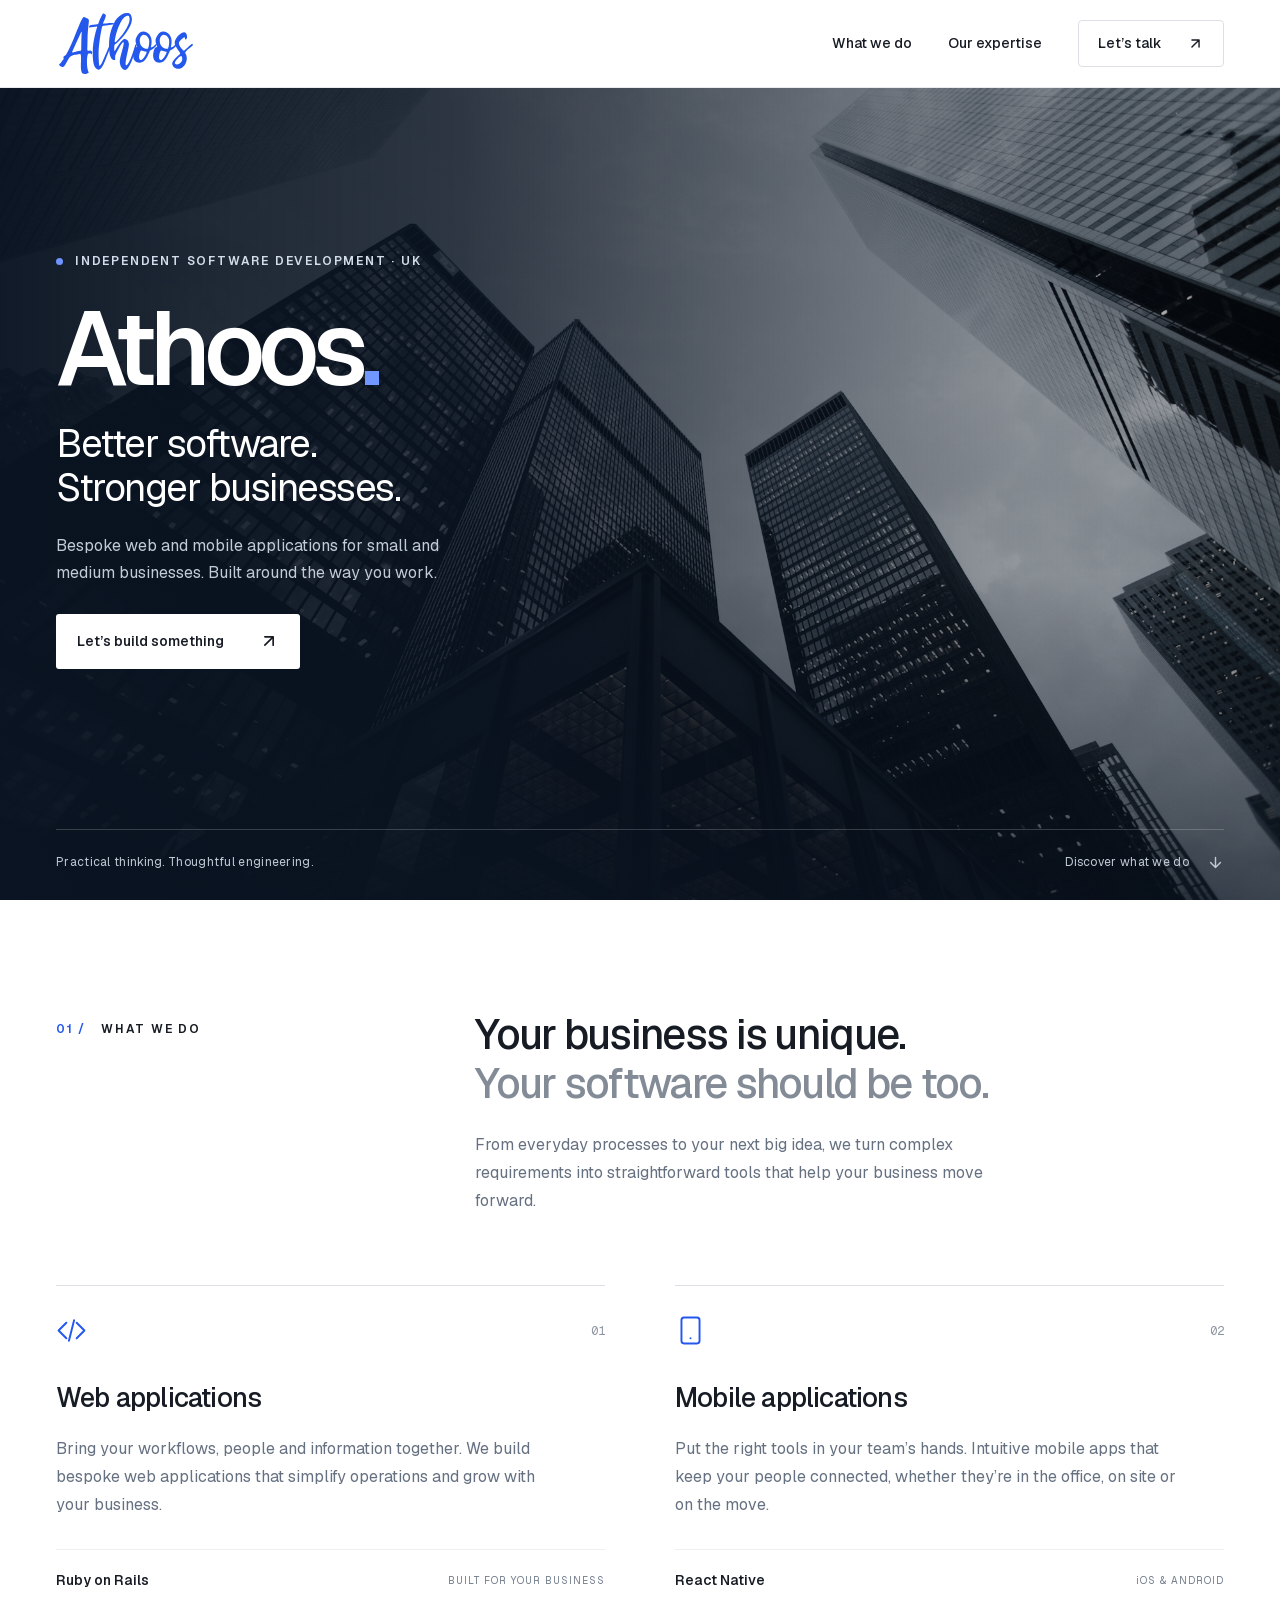
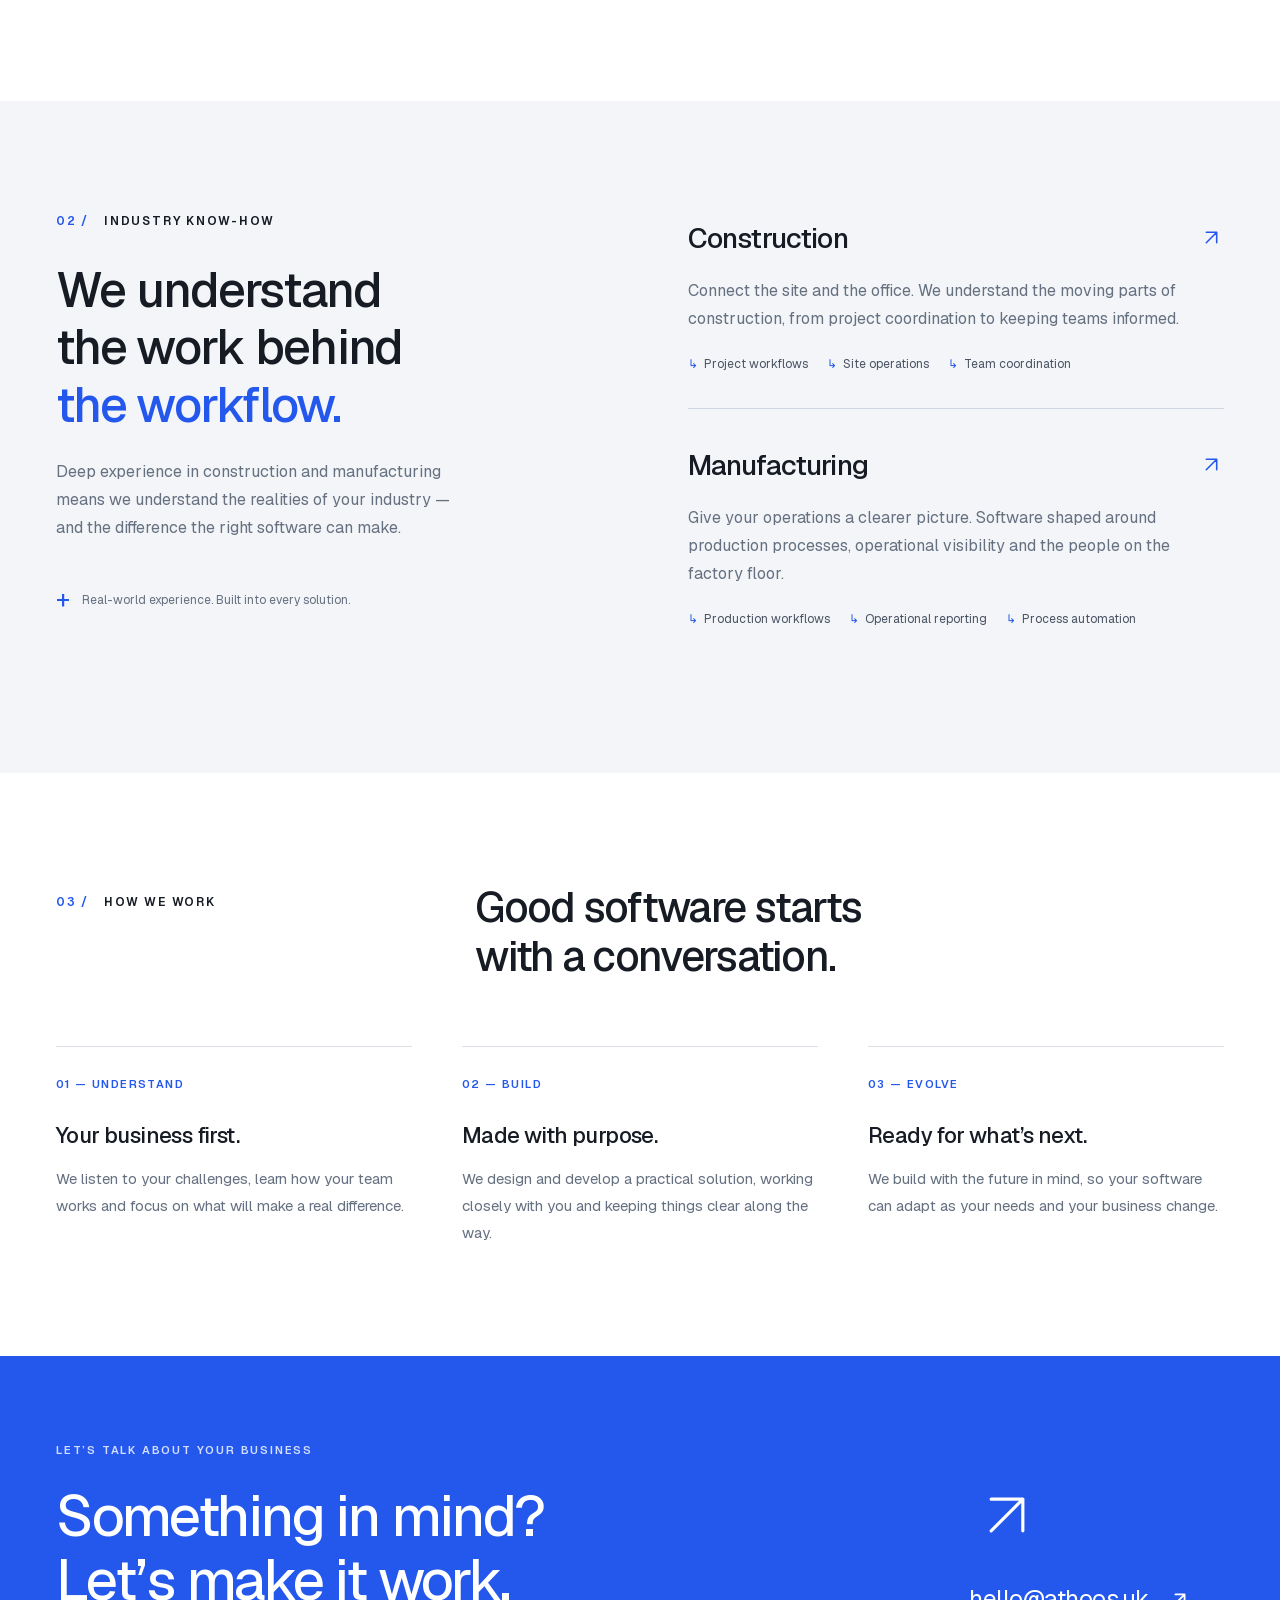
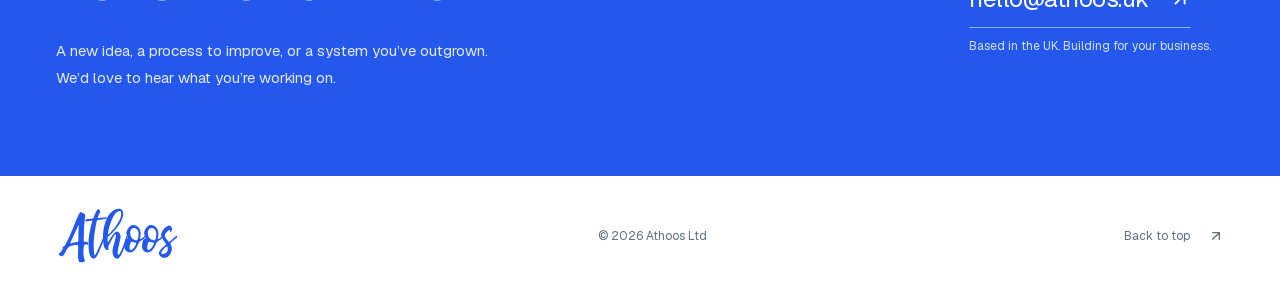
==== public/index.html @ 6a66a2c3 "Build Athoos Ltd one-page company website" ====
<!doctype html>
<html lang="en-GB">
<head>
  <meta charset="utf-8">
  <meta name="viewport" content="width=device-width, initial-scale=1">
  <title>Athoos Ltd — Bespoke Web &amp; Mobile Development</title>
  <meta name="description" content="UK-based software development for small and medium businesses. Ruby on Rails web applications and React Native mobile apps, with deep experience in construction and manufacturing.">
  <link rel="icon" href="icon.svg" type="image/svg+xml">
  <link rel="preload" href="fonts/geist.woff2" as="font" type="font/woff2" crossorigin>
  <link rel="stylesheet" href="styles.css">
</head>
<body>
      <a class="skip-link" href="#main">
        Skip to content
      </a>
      <header class="header">
        <div class="header-inner">
          <a class="brand" href="#home" aria-label="Athoos Ltd home"><span class="brand-logo"><img class="brand-image" src="athoos.svg" alt="Athoos" width="541" height="259"></span></a>
          <nav aria-label="Main navigation">
            <a href="#services">What we do</a>
            <a href="#industries">Our expertise</a>
            <a class="nav-contact" href="#contact">
              Let’s talk <svg xmlns="http://www.w3.org/2000/svg" width="17" height="17" viewBox="0 0 24 24" fill="none" stroke="currentColor" stroke-width="2" stroke-linecap="round" stroke-linejoin="round" aria-hidden="true"><path d="M7 17 17 7M7 7h10v10"/></svg>
            </a>
          </nav>
        </div>
      </header>
      <main id="main">
        <section class="hero" id="home" aria-labelledby="hero-title">
          <img class="hero-image" src="architecture.jpg" alt="" width="2000" height="1333" fetchpriority="high">
          <div class="hero-shade" ></div>
          <div class="hero-content wrap">
            <p class="eyebrow hero-intro">
              <span class="status-dot" ></span> INDEPENDENT SOFTWARE DEVELOPMENT ·
              UK
            </p>
            <h1 id="hero-title">
              Athoos<span>.</span>
            </h1>
            <h2>
              Better software.
              <br />
              Stronger businesses.
            </h2>
            <p class="hero-description">
              Bespoke web and mobile applications for small and medium
              businesses. Built around the way you work.
            </p>
            <a class="button button-light" href="#contact">
              Let’s build something <svg xmlns="http://www.w3.org/2000/svg" width="20" height="20" viewBox="0 0 24 24" fill="none" stroke="currentColor" stroke-width="2" stroke-linecap="round" stroke-linejoin="round" aria-hidden="true"><path d="M7 17 17 7M7 7h10v10"/></svg>
            </a>
          </div>
          <div class="hero-bottom wrap">
            <span>Practical thinking. Thoughtful engineering.</span>
            <a href="#services">
              Discover what we do <svg xmlns="http://www.w3.org/2000/svg" width="17" height="17" viewBox="0 0 24 24" fill="none" stroke="currentColor" stroke-width="2" stroke-linecap="round" stroke-linejoin="round" aria-hidden="true"><path d="M12 5v14m-7-7 7 7 7-7"/></svg>
            </a>
          </div>
        </section>

        <section
          class="services section wrap"
          id="services"
          aria-labelledby="services-title"
        >
          <div class="section-heading">
            <p class="eyebrow">
              <span class="section-number">01 /</span> WHAT WE DO
            </p>
            <div>
              <h2 id="services-title">
                Your business is unique.
                <br />
                <span class="muted">Your software should be too.</span>
              </h2>
              <p>
                From everyday processes to your next big idea, we turn complex
                requirements into straightforward tools that help your business
                move forward.
              </p>
            </div>
          </div>
          <div class="service-grid">
            <article class="service">
              <div class="service-top">
                <svg xmlns="http://www.w3.org/2000/svg" width="31" height="31" viewBox="0 0 24 24" fill="none" stroke="currentColor" stroke-width="1.5" stroke-linecap="round" stroke-linejoin="round" aria-hidden="true"><path d="m16 18 6-6-6-6M8 6l-6 6 6 6m6-14-4 16"/></svg>
                <span>01</span>
              </div>
              <h3>Web applications</h3>
              <p>
                Bring your workflows, people and information together. We build
                bespoke web applications that simplify operations and grow with
                your business.
              </p>
              <div class="service-footer">
                <span>Ruby on Rails</span>
                <span>BUILT FOR YOUR BUSINESS</span>
              </div>
            </article>
            <article class="service">
              <div class="service-top">
                <svg xmlns="http://www.w3.org/2000/svg" width="31" height="31" viewBox="0 0 24 24" fill="none" stroke="currentColor" stroke-width="1.5" stroke-linecap="round" stroke-linejoin="round" aria-hidden="true"><rect x="5" y="2" width="14" height="20" rx="2"/><path d="M12 18h.01"/></svg>
                <span>02</span>
              </div>
              <h3>Mobile applications</h3>
              <p>
                Put the right tools in your team’s hands. Intuitive mobile apps
                that keep your people connected, whether they’re in the office,
                on site or on the move.
              </p>
              <div class="service-footer">
                <span>React Native</span>
                <span>iOS &amp; ANDROID</span>
              </div>
            </article>
          </div>
        </section>

        <section
          class="industries section"
          id="industries"
          aria-labelledby="industries-title"
        >
          <div class="wrap industry-layout">
            <div class="industry-intro">
              <p class="eyebrow">
                <span class="section-number">02 /</span> INDUSTRY KNOW-HOW
              </p>
              <h2 id="industries-title">
                We understand
                <br />
                the work behind
                <br />
                <span>the workflow.</span>
              </h2>
              <p>
                Deep experience in construction and manufacturing means we
                understand the realities of your industry — and the difference
                the right software can make.
              </p>
              <div class="industry-caption">
                <span class="small-cross">+</span> Real-world experience.
                Built into every solution.
              </div>
            </div>
            <div class="industry-list">
              <article>
                <div class="industry-title">
                  <h3>Construction</h3>
                  <svg xmlns="http://www.w3.org/2000/svg" width="25" height="25" viewBox="0 0 24 24" fill="none" stroke="currentColor" stroke-width="1.5" stroke-linecap="round" stroke-linejoin="round" aria-hidden="true"><path d="M7 7h10v10M7 17 17 7"/></svg>
                </div>
                <p>
                  Connect the site and the office. We understand the moving
                  parts of construction, from project coordination to keeping
                  teams informed.
                </p>
                <ul aria-label="Construction software examples">
                  <li>Project workflows</li>
                  <li>Site operations</li>
                  <li>Team coordination</li>
                </ul>
              </article>
              <article>
                <div class="industry-title">
                  <h3>Manufacturing</h3>
                  <svg xmlns="http://www.w3.org/2000/svg" width="25" height="25" viewBox="0 0 24 24" fill="none" stroke="currentColor" stroke-width="1.5" stroke-linecap="round" stroke-linejoin="round" aria-hidden="true"><path d="M7 7h10v10M7 17 17 7"/></svg>
                </div>
                <p>
                  Give your operations a clearer picture. Software shaped around
                  production processes, operational visibility and the people on
                  the factory floor.
                </p>
                <ul aria-label="Manufacturing software examples">
                  <li>Production workflows</li>
                  <li>Operational reporting</li>
                  <li>Process automation</li>
                </ul>
              </article>
            </div>
          </div>
        </section>

        <section
          class="approach section wrap"
          aria-labelledby="approach-title"
        >
          <div class="section-heading">
            <p class="eyebrow">
              <span class="section-number">03 /</span> HOW WE WORK
            </p>
            <h2 id="approach-title">
              Good software starts
              <br />
              with a conversation.
            </h2>
          </div>
          <div class="steps">
            <article>
              <span>01 — UNDERSTAND</span>
              <h3>Your business first.</h3>
              <p>
                We listen to your challenges, learn how your team works and
                focus on what will make a real difference.
              </p>
            </article>
            <article>
              <span>02 — BUILD</span>
              <h3>Made with purpose.</h3>
              <p>
                We design and develop a practical solution, working closely with
                you and keeping things clear along the way.
              </p>
            </article>
            <article>
              <span>03 — EVOLVE</span>
              <h3>Ready for what’s next.</h3>
              <p>
                We build with the future in mind, so your software can adapt as
                your needs and your business change.
              </p>
            </article>
          </div>
        </section>

        <section
          class="contact"
          id="contact"
          aria-labelledby="contact-title"
        >
          <div class="wrap contact-inner">
            <div>
              <p class="eyebrow">LET’S TALK ABOUT YOUR BUSINESS</p>
              <h2 id="contact-title">
                Something in mind?
                <br />
                Let’s make it work.
              </h2>
              <p>
                A new idea, a process to improve, or a system you’ve outgrown.
                <br class="desktop-break" /> We’d love to hear what you’re
                working on.
              </p>
            </div>
            <div class="contact-action">
              <svg class="contact-arrow" xmlns="http://www.w3.org/2000/svg" width="76" height="76" viewBox="0 0 24 24" fill="none" stroke="currentColor" stroke-width="1" stroke-linecap="round" stroke-linejoin="round" aria-hidden="true"><path d="M7 17 17 7M7 7h10v10"/></svg>
              <a class="email-link" href="mailto:hello@athoos.uk">
                hello@athoos.uk <svg xmlns="http://www.w3.org/2000/svg" width="22" height="22" viewBox="0 0 24 24" fill="none" stroke="currentColor" stroke-width="2" stroke-linecap="round" stroke-linejoin="round" aria-hidden="true"><path d="M7 17 17 7M7 7h10v10"/></svg>
              </a>
              <span>Based in the UK. Building for your business.</span>
            </div>
          </div>
        </section>
      </main>
      <footer class="footer wrap">
        <a class="brand brand-footer" href="#home" aria-label="Athoos Ltd home"><span class="brand-logo"><img class="brand-image" src="athoos.svg" alt="Athoos" width="541" height="259"></span></a>
        <p>© 2026 Athoos Ltd</p>
        <a href="#home">
          Back to top <svg xmlns="http://www.w3.org/2000/svg" width="16" height="16" viewBox="0 0 24 24" fill="none" stroke="currentColor" stroke-width="2" stroke-linecap="round" stroke-linejoin="round" aria-hidden="true"><path d="M7 17 17 7M7 7h10v10"/></svg>
        </a>
      </footer>
    
</body>
</html>
---- public/styles.css ----
@font-face {
  font-family: 'Geist';
  src: url('fonts/geist.woff2') format('woff2');
  font-style: normal;
  font-weight: 100 900;
  font-display: swap;
}
@font-face {
  font-family: 'Geist Mono';
  src: url('fonts/geist-mono.woff2') format('woff2');
  font-style: normal;
  font-weight: 100 900;
  font-display: swap;
}
/* Small browser reset; no CSS framework required. */
html { line-height: 1.5; -webkit-text-size-adjust: 100%; }
h1, h2, h3 { font-size: inherit; font-weight: inherit; }
img, svg { display: block; vertical-align: middle; }
img { max-width: 100%; height: auto; }

:root {
  --font-geist-sans: 'Geist';
  --font-geist-mono: 'Geist Mono';
  --ink: #161b24;
  --blue: #2458ed;
  --muted: #657080;
  --line: #dce0e6;
  --paper: #fff;
  --font-sans: var(--font-geist-sans);
}
* {
  box-sizing: border-box;
}
html {
  scroll-behavior: smooth;
  scroll-padding-top: 90px;
}
body {
  margin: 0;
  background: var(--paper);
  color: var(--ink);
  font-family: var(--font-geist-sans), Arial, Helvetica, sans-serif;
  -webkit-font-smoothing: antialiased;
}
a {
  color: inherit;
  text-decoration: none;
}
button,
a {
  -webkit-tap-highlight-color: transparent;
}
a:focus-visible {
  outline: 3px solid #6489ff;
  outline-offset: 6px;
}
::selection {
  background: #cbd7ff;
  color: #141a26;
}
h1,
h2,
h3,
p {
  margin: 0;
}
svg {
  flex-shrink: 0;
}
.wrap {
  width: min(1280px, calc(100% - 112px));
  margin-inline: auto;
}
.header {
  height: 88px;
  background: #fff;
  position: sticky;
  top: 0;
  z-index: 30;
  border-bottom: 1px solid #e8eaed;
}
.header-inner {
  height: 100%;
  width: min(1440px, calc(100% - 112px));
  margin: auto;
  display: flex;
  align-items: center;
  justify-content: space-between;
}
.brand {
  display: inline-flex;
  align-items: center;
  flex-shrink: 0;
}
.brand-logo {
  display: block;
  width: 140px;
}
.brand-image {
  display: block;
  width: 100%;
  height: auto;
}

nav {
  display: flex;
  gap: 36px;
  align-items: center;
  font-size: 14px;
  font-weight: 500;
}
nav > a {
  transition: color 0.2s;
}
nav > a:hover {
  color: var(--blue);
}
.nav-contact {
  display: flex;
  align-items: center;
  gap: 25px;
  border: 1px solid var(--line);
  padding: 12px 19px;
  border-radius: 4px;
}
.hero {
  isolation: isolate;
  position: relative;
  background: #101b2a;
  color: #fff;
  min-height: 690px;
  height: calc(100svh - 88px);
  max-height: 900px;
  display: flex;
  align-items: center;
  overflow: hidden;
}
.hero-image,
.hero-shade {
  position: absolute;
  inset: 0;
  width: 100%;
  height: 100%;
  z-index: -2;
}
.hero-image {
  object-fit: cover;
  object-position: 75% 48%;
  filter: saturate(0.2);
  animation: image-enter 1.5s ease-out both;
}
.hero-shade {
  z-index: -1;
  background:
    linear-gradient(
      90deg,
      rgba(10, 20, 34, 0.97) 0%,
      rgba(10, 20, 34, 0.84) 36%,
      rgba(10, 20, 34, 0.25) 100%
    ),
    linear-gradient(0deg, rgba(10, 20, 34, 0.6), transparent 40%);
}
.hero-content {
  padding-block: 42px 110px;
}
.eyebrow {
  font-size: 12px;
  font-weight: 600;
  letter-spacing: 1.8px;
  line-height: 1.7;
}
.hero-intro {
  display: flex;
  align-items: center;
  gap: 12px;
  color: #d3dcea;
  animation: enter 0.7s 0.05s both;
}
.status-dot {
  width: 7px;
  height: 7px;
  background: #7094ff;
  border-radius: 50%;
  flex-shrink: 0;
}
.hero h1 {
  font-size: clamp(75px, 8.1vw, 122px);
  font-weight: 550;
  line-height: 1.12;
  letter-spacing: -7px;
  margin: 20px 0 13px;
  animation: enter 0.7s 0.12s both;
}
.hero h1 span {
  color: #7296ff;
}
.hero h2 {
  font-size: clamp(31px, 3vw, 44px);
  font-weight: 400;
  line-height: 1.16;
  letter-spacing: -1.5px;
  animation: enter 0.7s 0.2s both;
}
.hero-description {
  font-size: 16px;
  line-height: 1.7;
  max-width: 415px;
  color: #c3cbd7;
  margin-top: 22px;
  animation: enter 0.7s 0.28s both;
}
.button {
  display: inline-flex;
  align-items: center;
  gap: 35px;
  font-size: 14px;
  font-weight: 550;
  padding: 17px 21px;
  border-radius: 3px;
  transition:
    background 0.2s,
    transform 0.2s;
}
.button-light {
  background: #fff;
  color: var(--ink);
  margin-top: 28px;
  animation: enter 0.7s 0.36s both;
}
.button:hover {
  background: #e5ecff;
  transform: translateY(-2px);
}
.button svg,
.nav-contact svg {
  transition: transform 0.2s;
}
.button:hover svg,
.nav-contact:hover svg {
  transform: translate(2px, -2px);
}
.hero-bottom {
  position: absolute;
  bottom: 29px;
  left: 0;
  right: 0;
  padding-top: 23px;
  border-top: 1px solid #ffffff30;
  display: flex;
  align-items: center;
  justify-content: space-between;
  font-size: 12px;
  color: #c0c9d6;
  letter-spacing: 0.3px;
}
.hero-bottom a {
  display: flex;
  align-items: center;
  gap: 18px;
}
.section {
  padding-block: 110px;
}
.section-heading {
  display: grid;
  grid-template-columns: 1fr 2fr;
  gap: 45px;
  align-items: start;
}
.section-heading .eyebrow {
  padding-top: 9px;
}
.section-number {
  color: var(--blue);
  margin-right: 10px;
}
.section h2 {
  font-size: clamp(30px, 3.25vw, 46px);
  letter-spacing: -1.7px;
  line-height: 1.18;
  font-weight: 500;
}
.muted {
  color: #838b97;
}
.section-heading p:not(.eyebrow) {
  font-size: 16px;
  line-height: 1.75;
  max-width: 570px;
  color: var(--muted);
  margin-top: 23px;
}
.service-grid {
  display: grid;
  grid-template-columns: 1fr 1fr;
  gap: 70px;
  margin-top: 70px;
}
.service {
  border-top: 1px solid var(--line);
  padding-top: 29px;
}
.service-top {
  display: flex;
  justify-content: space-between;
  align-items: center;
  color: var(--blue);
  margin-bottom: 32px;
}
.service-top > span {
  color: #8e96a2;
  font-size: 12px;
  font-family: var(--font-geist-mono), monospace;
}
.service h3 {
  font-weight: 500;
  font-size: 27px;
  letter-spacing: -0.8px;
  margin-bottom: 16px;
}
.service > p {
  font-size: 16px;
  line-height: 1.75;
  color: var(--muted);
  max-width: 510px;
}
.service-footer {
  display: flex;
  align-items: center;
  justify-content: space-between;
  margin-top: 30px;
  padding-top: 20px;
  border-top: 1px solid #edf0f3;
  gap: 16px;
}
.service-footer > span:first-child {
  font-size: 14px;
  font-weight: 550;
}
.service-footer > span:last-child {
  font-size: 10px;
  letter-spacing: 1px;
  color: #737e8c;
}
.industries {
  background: #f3f5f8;
}
.industry-layout {
  display: grid;
  grid-template-columns: 1fr 1fr;
  gap: 95px;
}
.industry-intro h2 {
  margin: 30px 0 25px;
  font-size: clamp(36px, 3.8vw, 54px);
}
.industry-intro h2 span {
  color: var(--blue);
}
.industry-intro > p:not(.eyebrow) {
  color: var(--muted);
  font-size: 16px;
  line-height: 1.75;
  max-width: 405px;
}
.industry-caption {
  display: flex;
  align-items: center;
  gap: 12px;
  font-size: 12px;
  color: var(--muted);
  margin-top: 39px;
}
.small-cross {
  font-size: 25px;
  color: var(--blue);
}
.industry-list article {
  padding: 35px 0;
  border-top: 1px solid #cfd6e0;
}
.industry-list article:first-child {
  padding-top: 6px;
  border-top: none;
}
.industry-title {
  display: flex;
  align-items: center;
  justify-content: space-between;
  margin-bottom: 18px;
}
.industry-title svg {
  color: var(--blue);
}
.industry-title h3 {
  font-size: 28px;
  font-weight: 500;
  letter-spacing: -0.8px;
}
.industry-list p {
  font-size: 16px;
  color: var(--muted);
  line-height: 1.75;
}
.industry-list ul {
  display: flex;
  flex-wrap: wrap;
  gap: 9px 19px;
  list-style: none;
  padding: 0;
  margin: 22px 0 0;
  font-size: 12px;
  color: #495363;
}
.industry-list li:before {
  content: '↳';
  color: var(--blue);
  margin-right: 6px;
}
.steps {
  display: grid;
  grid-template-columns: repeat(3, 1fr);
  gap: 50px;
  margin-top: 65px;
}
.steps article {
  padding-top: 24px;
  border-top: 1px solid var(--line);
}
.steps article > span {
  font-size: 11px;
  letter-spacing: 1.4px;
  color: var(--blue);
  font-weight: 600;
}
.steps h3 {
  font-size: 22px;
  font-weight: 500;
  letter-spacing: -0.6px;
  margin: 24px 0 13px;
}
.steps p {
  font-size: 15px;
  line-height: 1.8;
  color: var(--muted);
}
.contact {
  background: var(--blue);
  color: white;
  padding-block: 85px;
}
.contact-inner {
  display: flex;
  justify-content: space-between;
  gap: 60px;
  align-items: center;
}
.contact .eyebrow {
  font-size: 11px;
  color: #d3dfff;
}
.contact h2 {
  font-size: clamp(35px, 4.5vw, 62px);
  line-height: 1.12;
  letter-spacing: -2px;
  font-weight: 450;
  margin: 24px 0;
}
.contact p:not(.eyebrow) {
  font-size: 15px;
  line-height: 1.8;
  color: #e1e8ff;
}
.contact-action {
  min-width: 255px;
}
.contact-arrow {
  margin-bottom: 28px;
}
.contact-action > span {
  display: block;
  color: #d3dfff;
  font-size: 12px;
  margin-top: 9px;
}
.footer {
  min-height: 120px;
  display: flex;
  align-items: center;
  justify-content: space-between;
  gap: 24px;
}
.brand-footer .brand-logo {
  width: 124px;
}
.footer > p,
.footer > a:last-child {
  font-size: 12px;
  color: var(--muted);
}
.footer > a:last-child {
  display: flex;
  align-items: center;
  gap: 18px;
}
.skip-link {
  position: fixed;
  top: -70px;
  left: 20px;
  padding: 12px 20px;
  background: #fff;
  color: #111;
  z-index: 99;
}
.skip-link:focus {
  top: 12px;
}
@keyframes enter {
  from {
    opacity: 0;
    transform: translateY(20px);
  }
  to {
    opacity: 1;
    transform: translateY(0);
  }
}
@keyframes image-enter {
  from {
    transform: scale(1.045);
  }
  to {
    transform: scale(1);
  }
}
@supports (animation-timeline: view()) {
  .service,
  .steps article {
    animation: enter linear both;
    animation-timeline: view();
    animation-range: entry 0% entry 22%;
  }
}
@media (min-width: 1600px) {
  .hero-content,
  .hero-bottom {
    width: min(1280px, calc(100% - 112px));
  }
}
@media (max-width: 950px) {
  .wrap,
  .header-inner {
    width: calc(100% - 64px);
  }
  .section {
    padding-block: 80px;
  }
  .section-heading {
    grid-template-columns: 1fr 2fr;
    gap: 25px;
  }
  .industry-layout {
    gap: 45px;
  }
  .service-grid {
    gap: 40px;
  }
  .steps {
    gap: 28px;
  }
  .hero {
    min-height: 650px;
  }
  .hero h1 {
    font-size: 100px;
  }
  .hero h2 {
    font-size: 38px;
  }
  .hero-image {
    object-position: 62% center;
  }
  .contact-inner {
    gap: 30px;
  }
  .contact-action {
    min-width: 210px;
  }
  .service-footer {
    align-items: flex-start;
    flex-direction: column;
    gap: 9px;
  }
}
@media (max-width: 640px) {
  html {
    scroll-padding-top: 78px;
  }
  .wrap,
  .header-inner {
    width: calc(100% - 40px);
  }
  .header {
    height: 74px;
  }
  .brand-logo {
    width: 120px;
  }
  nav {
    gap: 0;
  }
  nav > a:not(.nav-contact) {
    display: none;
  }
  .nav-contact {
    padding: 10px 13px;
    gap: 14px;
    font-size: 13px;
  }
  .hero {
    height: calc(100svh - 74px);
    min-height: 650px;
    max-height: 820px;
  }
  .hero-content {
    padding-block: 45px 100px;
  }
  .hero-intro {
    font-size: 9px;
    letter-spacing: 1px;
    gap: 8px;
  }
  .hero h1 {
    font-size: 90px;
    letter-spacing: -5px;
    margin-top: 24px;
  }
  .hero h2 {
    font-size: 35px;
    letter-spacing: -1.3px;
  }
  .hero-description {
    font-size: 15px;
    max-width: 330px;
    margin-top: 23px;
  }
  .hero-shade {
    background:
      linear-gradient(90deg, #0a1422eb, #0a142280),
      linear-gradient(0deg, #0a1422aa, transparent);
  }
  .hero-image {
    object-position: 59% center;
  }
  .hero-bottom {
    bottom: 23px;
    font-size: 11px;
  }
  .hero-bottom > span {
    max-width: 140px;
    line-height: 1.6;
  }
  .hero-bottom a {
    gap: 8px;
  }
  .button {
    font-size: 13px;
    padding: 16px 19px;
  }
  .section {
    padding-block: 65px;
  }
  .section-heading {
    grid-template-columns: 1fr;
    gap: 23px;
  }
  .section h2 {
    font-size: 31px;
    letter-spacing: -1.1px;
  }
  .eyebrow {
    font-size: 10px;
  }
  .section-heading p:not(.eyebrow) {
    font-size: 15px;
    margin-top: 20px;
  }
  .service-grid {
    grid-template-columns: 1fr;
    margin-top: 42px;
    gap: 38px;
  }
  .service-top {
    margin-bottom: 23px;
  }
  .service h3 {
    font-size: 25px;
  }
  .service > p {
    font-size: 15px;
  }
  .service-footer {
    flex-direction: row;
    align-items: center;
    gap: 10px;
    margin-top: 24px;
  }
  .service-footer > span:last-child {
    font-size: 9px;
  }
  .industry-layout {
    grid-template-columns: 1fr;
    gap: 40px;
  }
  .industry-intro h2 {
    font-size: 40px;
    margin-top: 22px;
  }
  .industry-intro > p:not(.eyebrow),
  .industry-list p {
    font-size: 15px;
  }
  .industry-caption {
    margin-top: 22px;
    font-size: 11px;
  }
  .industry-title h3 {
    font-size: 25px;
  }
  .industry-list article:last-child {
    padding-bottom: 0;
  }
  .steps {
    grid-template-columns: 1fr;
    gap: 30px;
    margin-top: 36px;
  }
  .steps h3 {
    margin-top: 15px;
  }
  .steps p {
    max-width: 390px;
  }
  .contact {
    padding-block: 60px;
  }
  .contact-inner {
    display: block;
  }
  .contact h2 {
    font-size: 40px;
    letter-spacing: -1.4px;
  }
  .contact-action {
    margin-top: 30px;
    min-width: 0;
  }
  .contact-arrow {
    width: 42px;
    height: 42px;
    margin-bottom: 12px;
  }
  .desktop-break {
    display: none;
  }
  .footer {
    flex-wrap: wrap;
    padding-block: 28px;
    gap: 22px;
  }
  .footer .brand {
    width: 100%;
  }
  .footer > p {
    font-size: 11px;
  }
  .footer > a:last-child {
    margin-left: auto;
    font-size: 11px;
  }
}
@media (prefers-reduced-motion: reduce) {
  html {
    scroll-behavior: auto;
  }
  *,
  *:before,
  *:after {
    animation: none !important;
    transition: none !important;
  }
}

.email-link {
  display: flex;
  align-items: center;
  gap: 20px;
  width: fit-content;
  font-size: 24px;
  letter-spacing: -0.5px;
  border-bottom: 1px solid #ffffff80;
  padding-bottom: 10px;
  transition: border-color 0.2s;
}
.email-link:hover {
  border-color: #fff;
}
.email-link svg {
  transition: transform 0.2s;
}
.email-link:hover svg {
  transform: translate(2px, -2px);
}
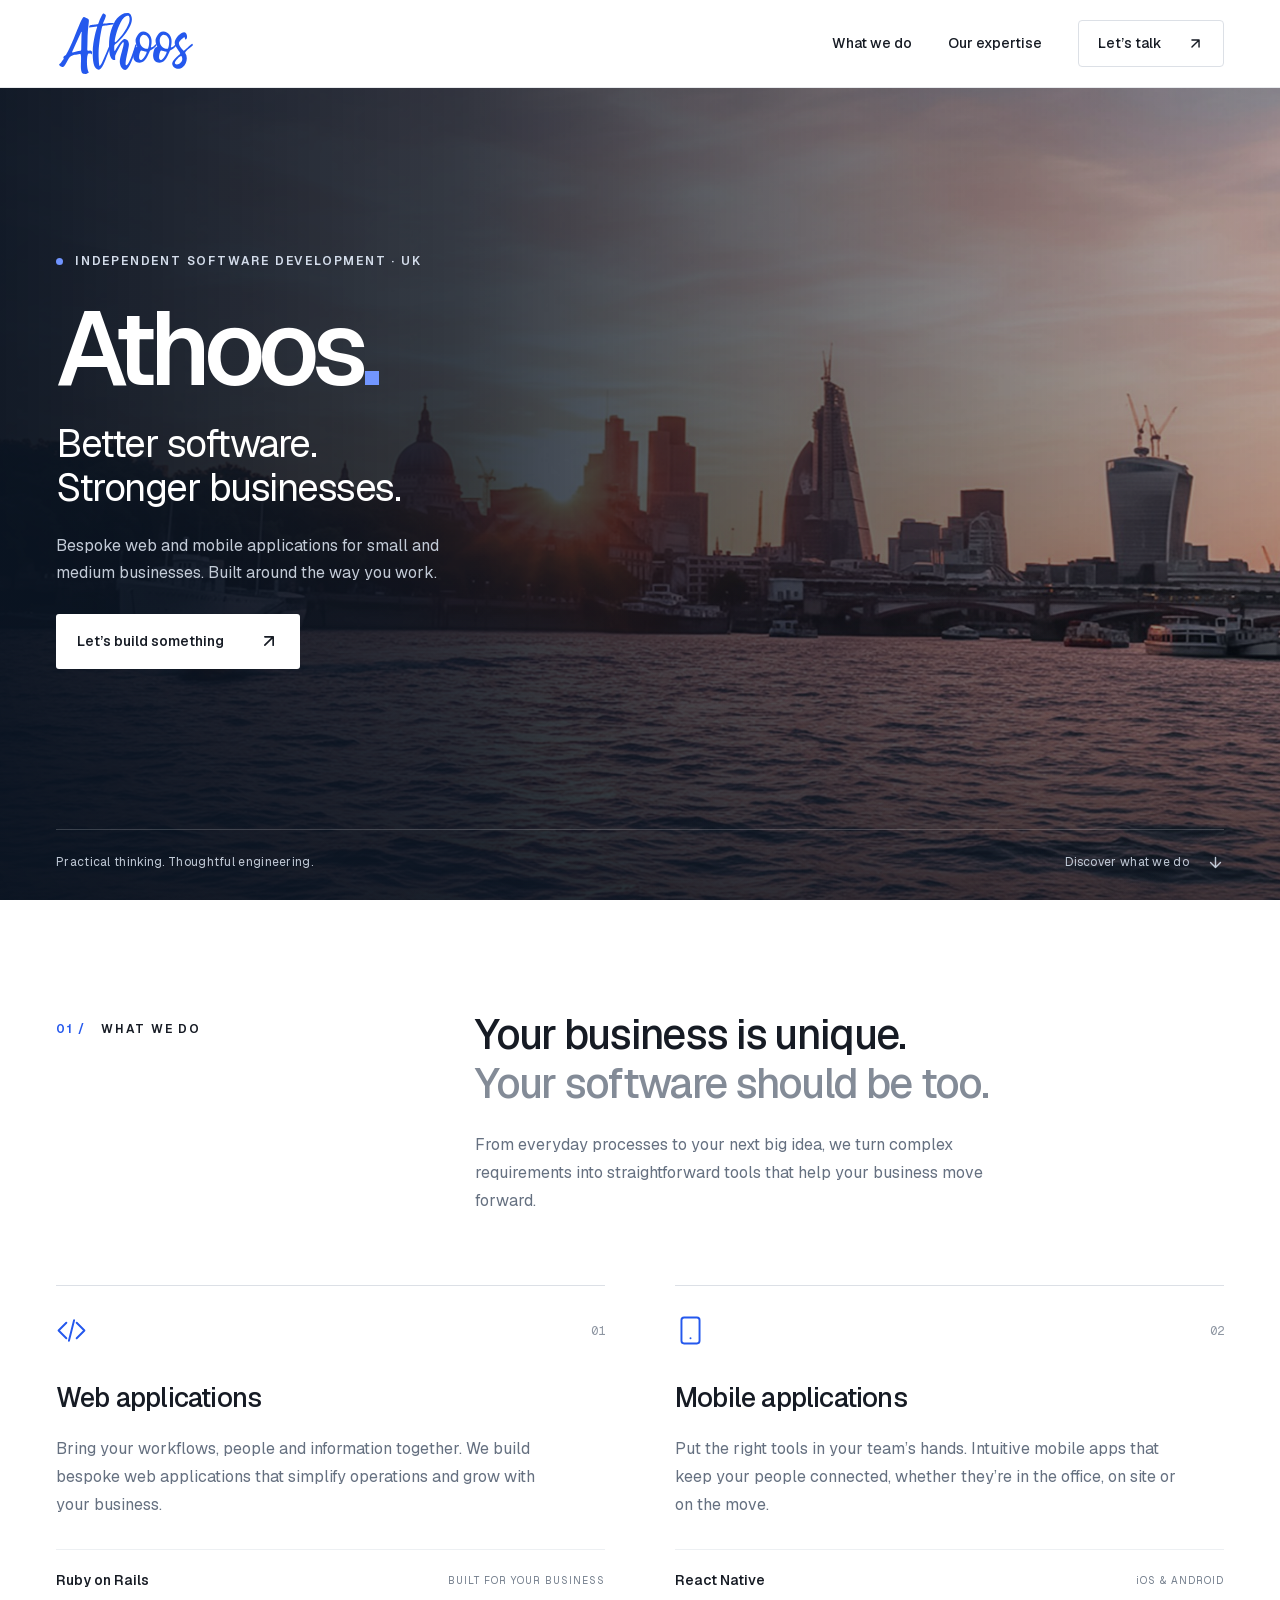
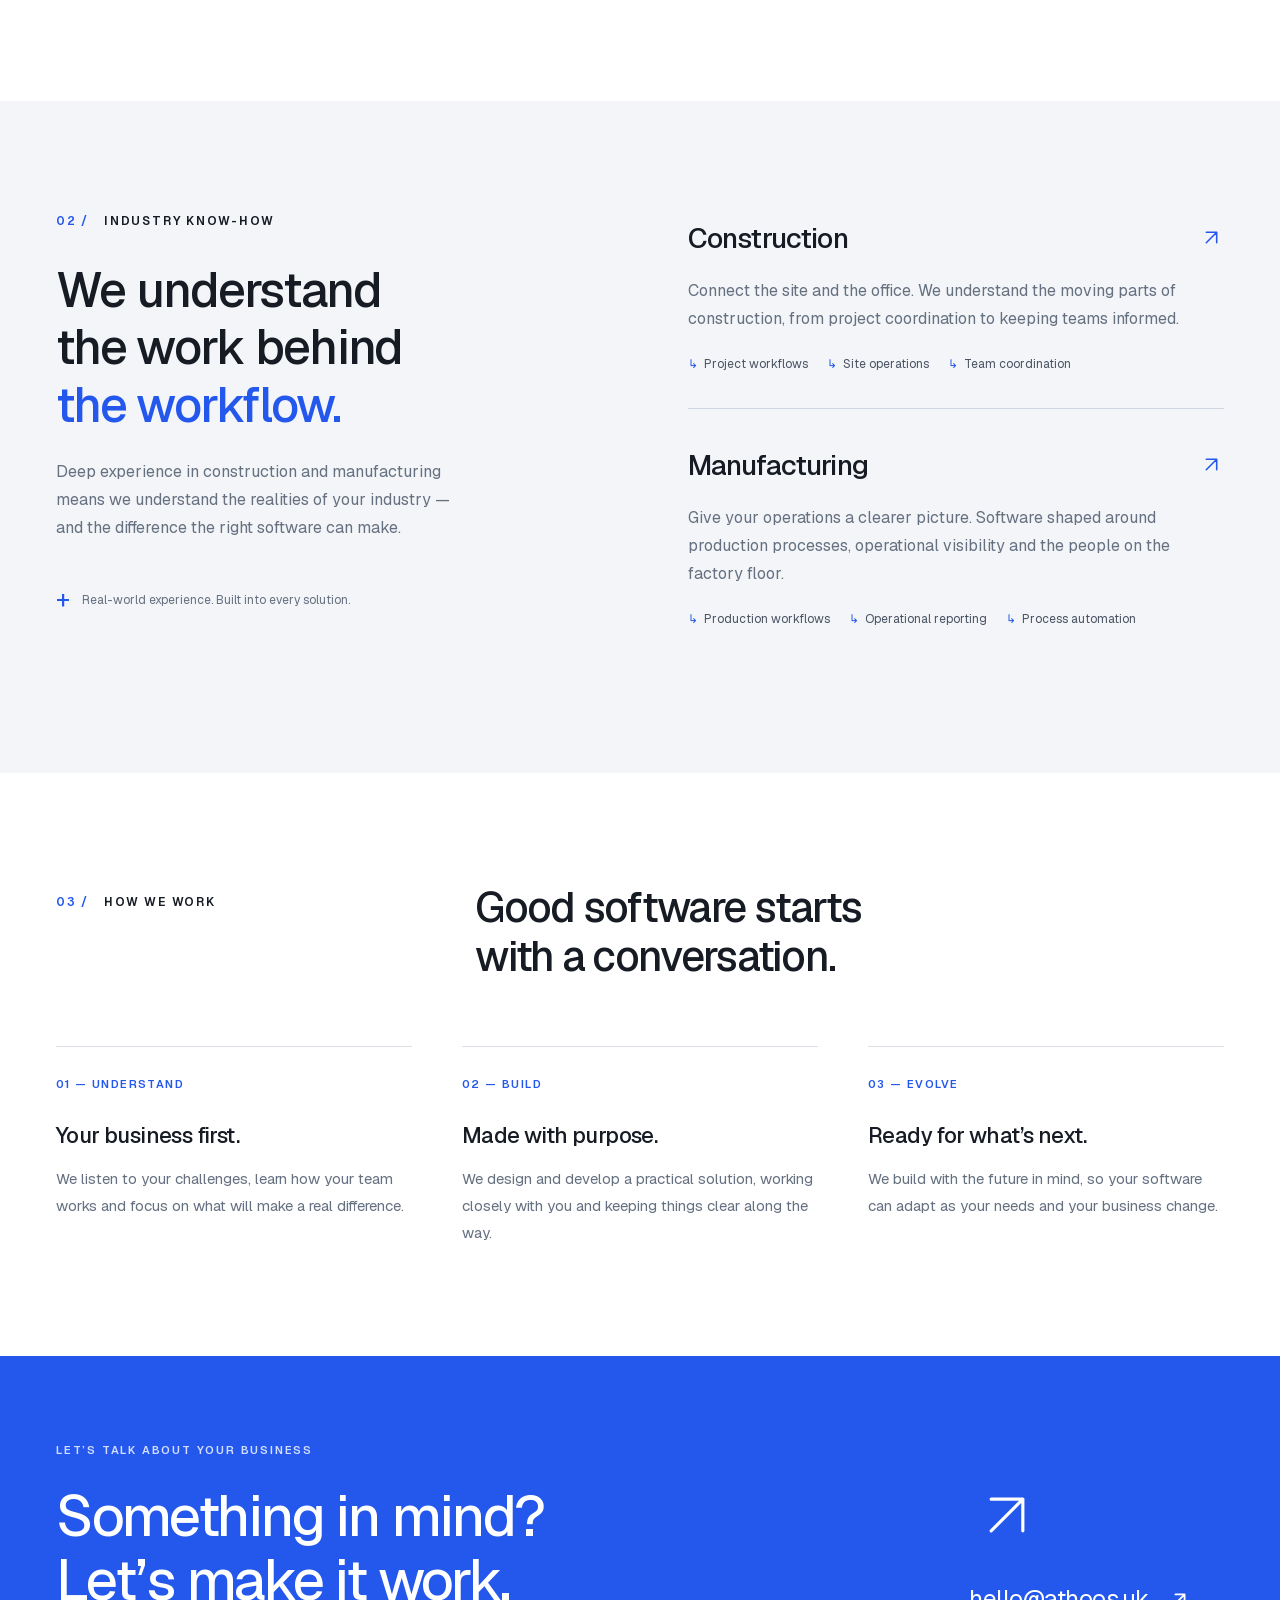
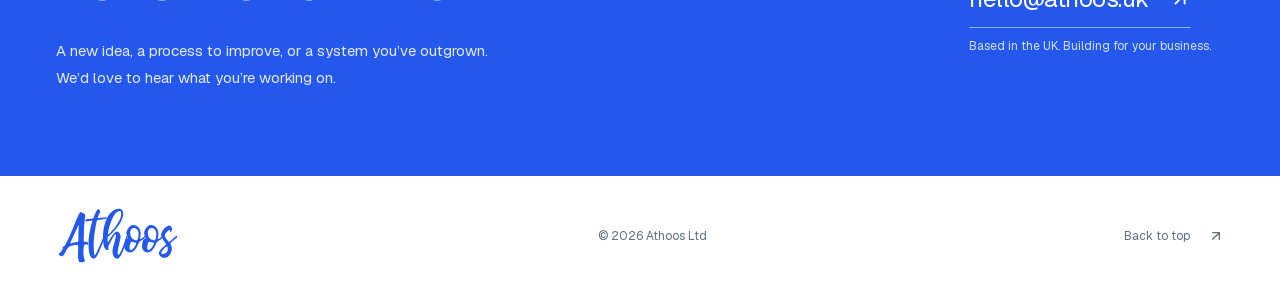
==== commit 57115043: "Update hero image" ====
--- a/public/index.html
+++ b/public/index.html
@@ -27,7 +27,7 @@
       </header>
       <main id="main">
         <section class="hero" id="home" aria-labelledby="hero-title">
-          <img class="hero-image" src="architecture.jpg" alt="" width="2000" height="1333" fetchpriority="high">
+          <img class="hero-image" src="hero-london.jpg" alt="" width="2200" height="921" fetchpriority="high">
           <div class="hero-shade" ></div>
           <div class="hero-content wrap">
             <p class="eyebrow hero-intro">
--- a/public/styles.css
+++ b/public/styles.css
@@ -67,7 +67,8 @@
 svg {
   flex-shrink: 0;
 }
-.wrap {
+.wrap,
+.header-inner {
   width: min(1280px, calc(100% - 112px));
   margin-inline: auto;
 }
@@ -81,8 +82,6 @@
 }
 .header-inner {
   height: 100%;
-  width: min(1440px, calc(100% - 112px));
-  margin: auto;
   display: flex;
   align-items: center;
   justify-content: space-between;
@@ -145,18 +144,19 @@
 }
 .hero-image {
   object-fit: cover;
-  object-position: 75% 48%;
-  filter: saturate(0.2);
-  animation: image-enter 1.5s ease-out both;
+  object-position: 65% 50%;
+  filter: saturate(0.75) brightness(0.9);
+  transform-origin: 65% 60%;
+  animation: hero-drift 4.8s cubic-bezier(0.2, 0.6, 0.3, 1) both;
 }
 .hero-shade {
   z-index: -1;
   background:
     linear-gradient(
       90deg,
-      rgba(10, 20, 34, 0.97) 0%,
-      rgba(10, 20, 34, 0.84) 36%,
-      rgba(10, 20, 34, 0.25) 100%
+      rgba(10, 20, 34, 0.96) 0%,
+      rgba(10, 20, 34, 0.8) 36%,
+      rgba(10, 20, 34, 0.2) 100%
     ),
     linear-gradient(0deg, rgba(10, 20, 34, 0.6), transparent 40%);
 }
@@ -525,12 +525,13 @@
     transform: translateY(0);
   }
 }
-@keyframes image-enter {
+/* One gentle movement, then still; no continuous animation or scripts. */
+@keyframes hero-drift {
   from {
-    transform: scale(1.045);
+    transform: scale(1.075) translateX(-0.7%);
   }
   to {
-    transform: scale(1);
+    transform: scale(1.01) translateX(0);
   }
 }
 @supports (animation-timeline: view()) {
@@ -578,7 +579,7 @@
     font-size: 38px;
   }
   .hero-image {
-    object-position: 62% center;
+    object-position: 65% center;
   }
   .contact-inner {
     gap: 30px;
@@ -650,7 +651,7 @@
       linear-gradient(0deg, #0a1422aa, transparent);
   }
   .hero-image {
-    object-position: 59% center;
+    object-position: 72% center;
   }
   .hero-bottom {
     bottom: 23px;
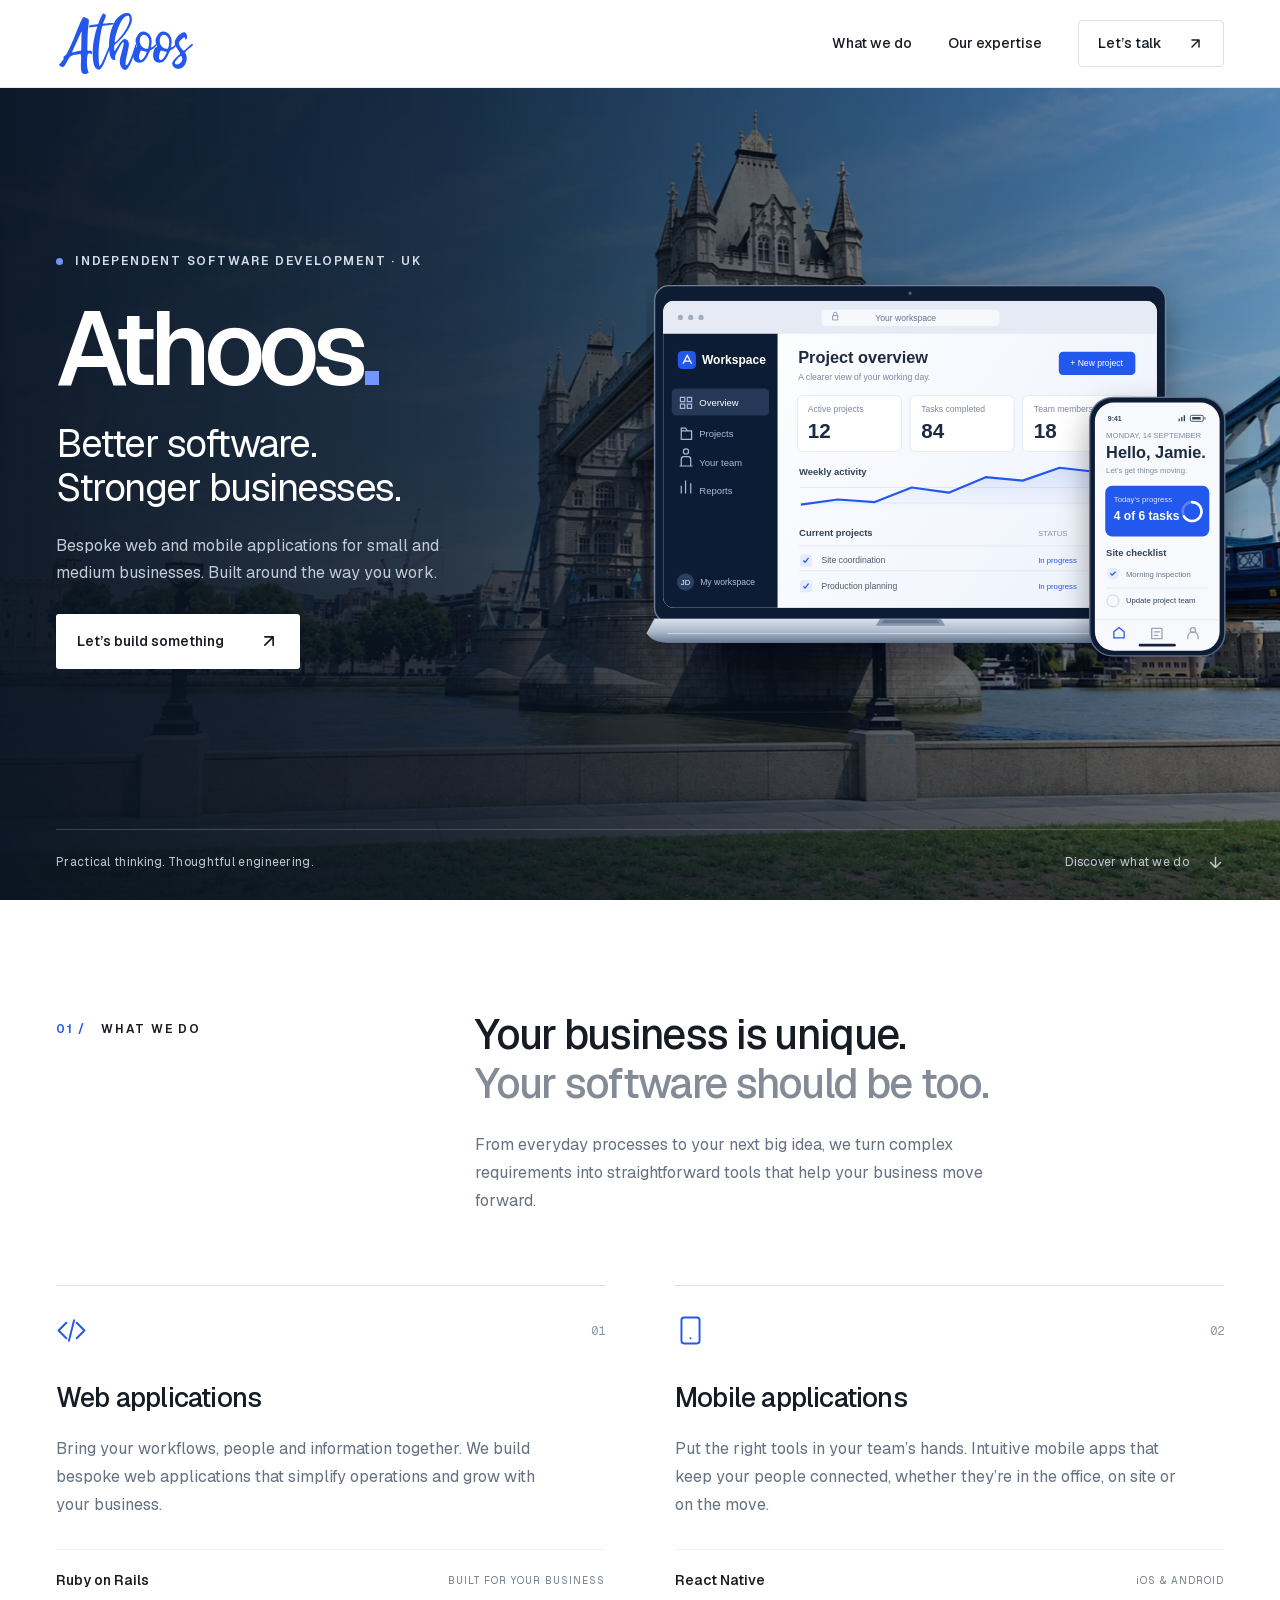
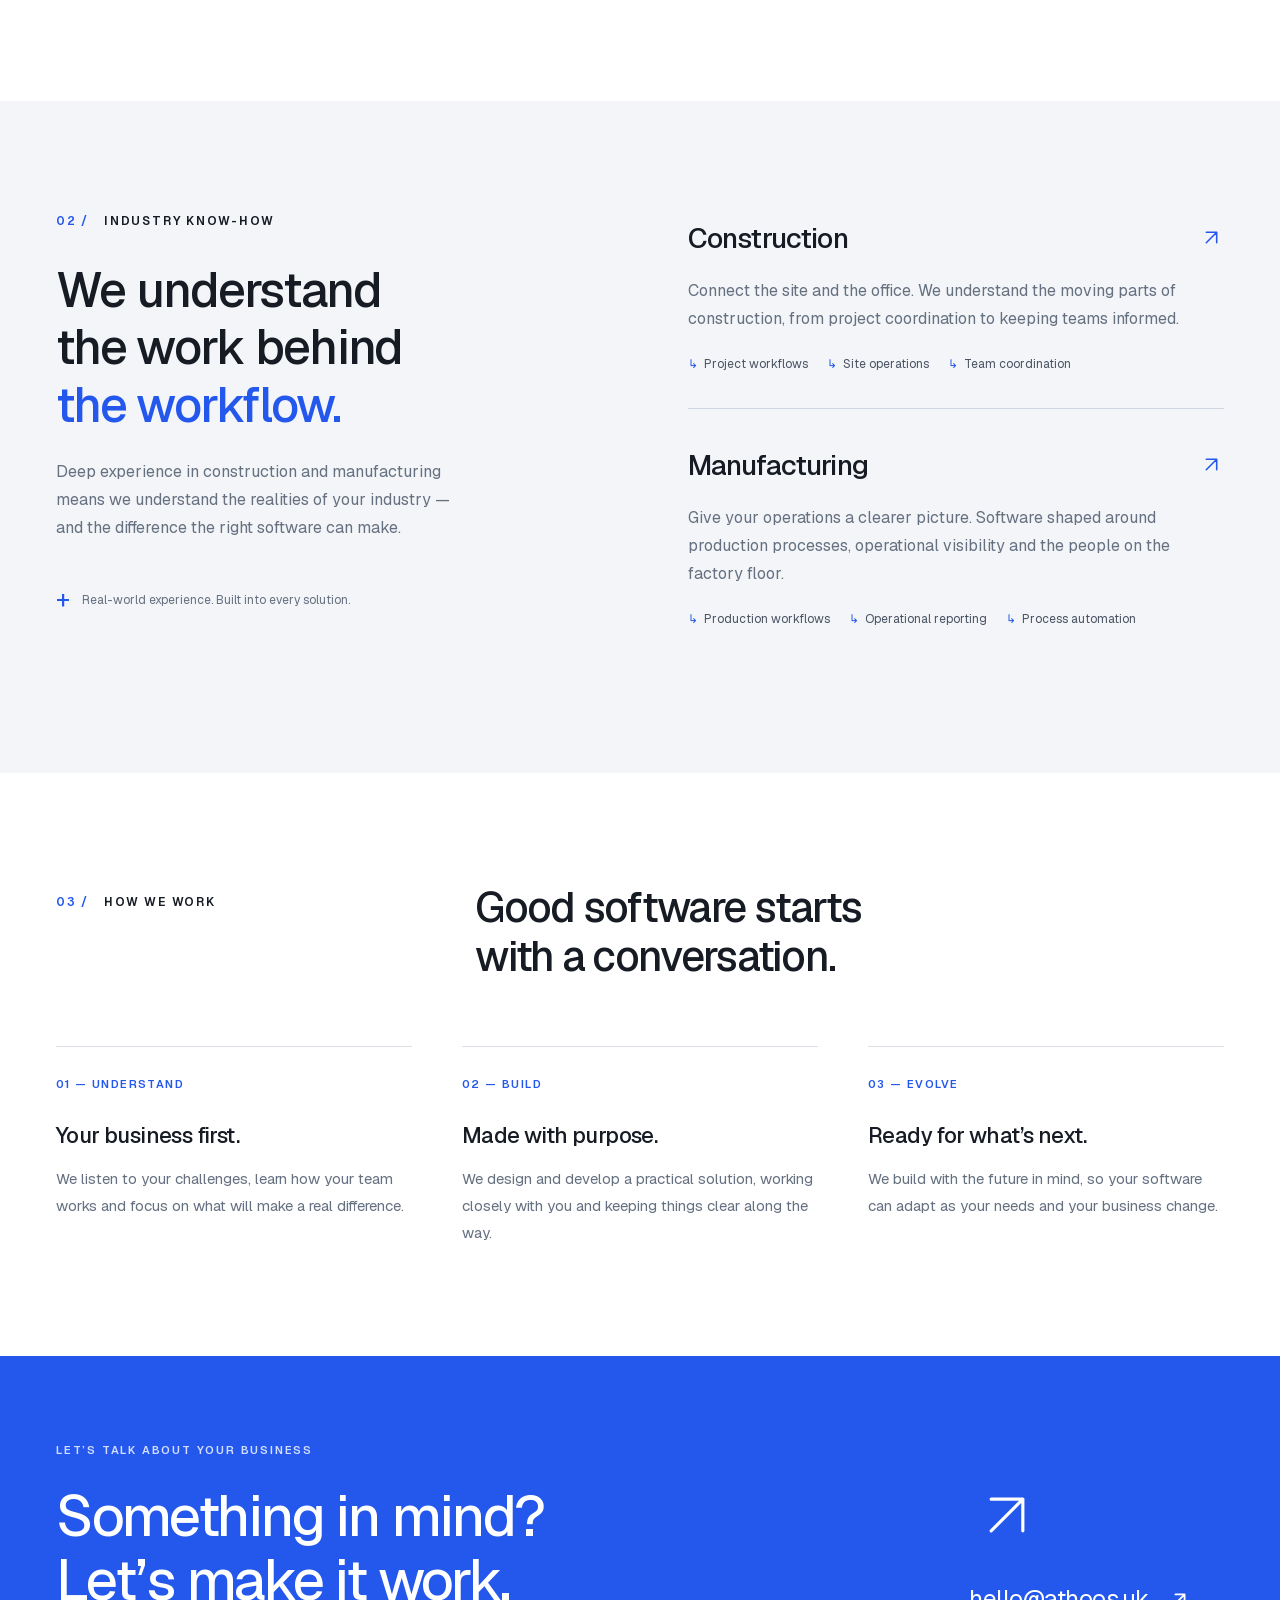
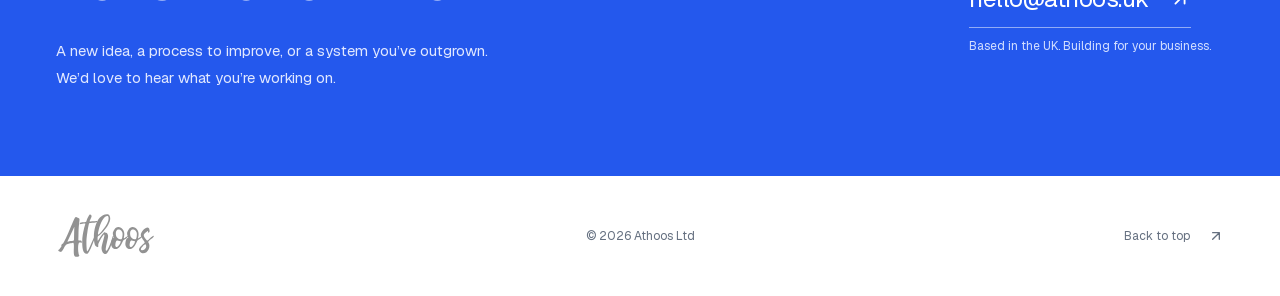
==== commit e819344e: "Hero section update" ====
--- a/public/index.html
+++ b/public/index.html
@@ -5,7 +5,11 @@
   <meta name="viewport" content="width=device-width, initial-scale=1">
   <title>Athoos Ltd — Bespoke Web &amp; Mobile Development</title>
   <meta name="description" content="UK-based software development for small and medium businesses. Ruby on Rails web applications and React Native mobile apps, with deep experience in construction and manufacturing.">
-  <link rel="icon" href="icon.svg" type="image/svg+xml">
+  <link rel="icon" href="icon.svg?v=2" type="image/svg+xml">
+  <link rel="manifest" href="site.webmanifest">
+  <link rel="apple-touch-icon" sizes="180x180" href="icons/apple-touch-icon.png">
+  <meta name="theme-color" content="#2458ed">
+  <meta name="apple-mobile-web-app-title" content="Athoos">
   <link rel="preload" href="fonts/geist.woff2" as="font" type="font/woff2" crossorigin>
   <link rel="stylesheet" href="styles.css">
 </head>
@@ -27,7 +31,7 @@
       </header>
       <main id="main">
         <section class="hero" id="home" aria-labelledby="hero-title">
-          <img class="hero-image" src="hero-london.jpg" alt="" width="2200" height="921" fetchpriority="high">
+          <img class="hero-image" src="hero-tower-bridge.webp" alt="" width="1672" height="941" fetchpriority="high">
           <div class="hero-shade" ></div>
           <div class="hero-content wrap">
             <p class="eyebrow hero-intro">
@@ -49,6 +53,9 @@
             <a class="button button-light" href="#contact">
               Let’s build something <svg xmlns="http://www.w3.org/2000/svg" width="20" height="20" viewBox="0 0 24 24" fill="none" stroke="currentColor" stroke-width="2" stroke-linecap="round" stroke-linejoin="round" aria-hidden="true"><path d="M7 17 17 7M7 7h10v10"/></svg>
             </a>
+          </div>
+          <div class="hero-visual">
+            <img src="software-illustration.svg" width="700" height="490" alt="Illustrative laptop displaying a project management web application, with a companion mobile checklist app." decoding="async">
           </div>
           <div class="hero-bottom wrap">
             <span>Practical thinking. Thoughtful engineering.</span>
--- a/public/styles.css
+++ b/public/styles.css
@@ -144,9 +144,9 @@
 }
 .hero-image {
   object-fit: cover;
-  object-position: 65% 50%;
-  filter: saturate(0.75) brightness(0.9);
-  transform-origin: 65% 60%;
+  object-position: 65% top;
+  filter: saturate(0.85) brightness(0.9);
+  transform-origin: 65% top;
   animation: hero-drift 4.8s cubic-bezier(0.2, 0.6, 0.3, 1) both;
 }
 .hero-shade {
@@ -491,7 +491,11 @@
   gap: 24px;
 }
 .brand-footer .brand-logo {
-  width: 124px;
+  width: 100px;
+}
+.brand-footer .brand-image {
+  filter: grayscale(1);
+  opacity: 0.65;
 }
 .footer > p,
 .footer > a:last-child {
@@ -579,7 +583,7 @@
     font-size: 38px;
   }
   .hero-image {
-    object-position: 65% center;
+    object-position: 60% top;
   }
   .contact-inner {
     gap: 30px;
@@ -651,7 +655,7 @@
       linear-gradient(0deg, #0a1422aa, transparent);
   }
   .hero-image {
-    object-position: 72% center;
+    object-position: 58% top;
   }
   .hero-bottom {
     bottom: 23px;
@@ -812,3 +816,49 @@
 .email-link:hover svg {
   transform: translate(2px, -2px);
 }
+
+/* Lightweight vector product illustration layered over the photograph. */
+.hero-visual {
+  position: absolute;
+  width: min(47vw, 660px);
+  right: max(32px, calc((100% - 1320px) / 2));
+  top: 50%;
+  transform: translateY(-55%);
+  pointer-events: none;
+}
+.hero-visual img {
+  width: 100%;
+  height: auto;
+  animation: mockup-enter 1.1s 0.3s both;
+}
+@keyframes mockup-enter {
+  from { opacity: 0; transform: translateY(18px); }
+  to { opacity: 1; transform: translateY(0); }
+}
+@media (min-width: 901px) and (max-width: 1100px) {
+  .hero-visual { width: 45vw; right: 14px; }
+  .hero-description { max-width: 380px; }
+}
+@media (max-width: 900px) {
+  .hero {
+    flex-direction: column;
+    align-items: stretch;
+    height: auto;
+    min-height: 0;
+    max-height: none;
+    padding-bottom: 106px;
+  }
+  .hero-content { padding-block: 48px 8px; }
+  .hero-visual {
+    position: relative;
+    top: auto;
+    right: auto;
+    transform: none;
+    width: min(540px, calc(100% - 32px));
+    margin: 0 auto;
+  }
+}
+@media (max-width: 640px) {
+  .hero-content { padding-top: 36px; }
+  .hero-visual { width: calc(100% - 20px); margin-top: 12px; }
+}
